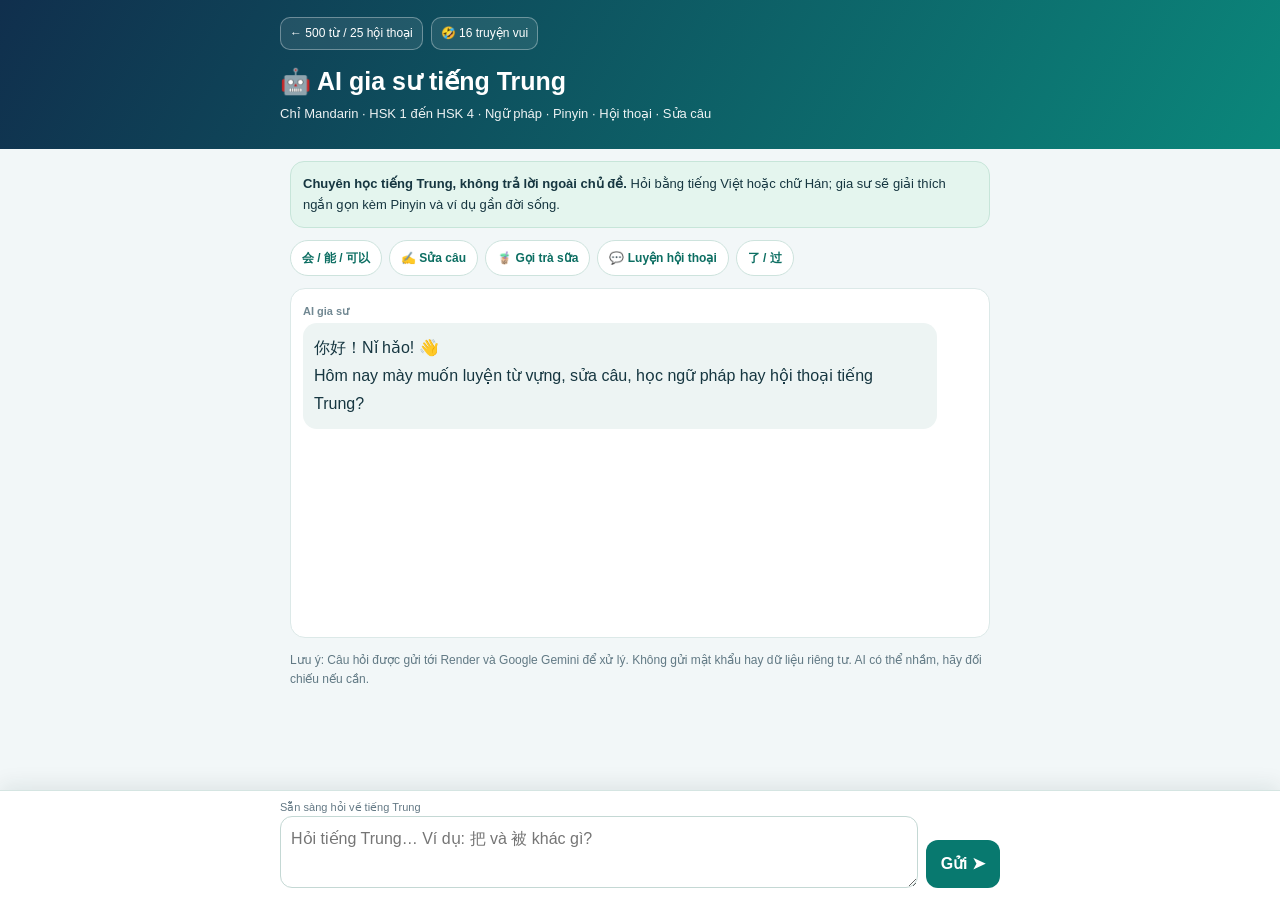
==== ai.html @ b8840fe8 "Add Mandarin-only Gemini AI tutor chat page optimized for iPhone" ====
<!doctype html><html lang="vi"><head><meta charset="utf-8"><meta name="viewport" content="width=device-width,initial-scale=1,viewport-fit=cover"><meta name="theme-color" content="#08796f"><title>AI gia sư tiếng Trung | HSK 1–4</title>
<style>
:root{--bg:#f2f7f8;--ink:#163640;--brand:#08796f;--muted:#617984;--line:#dce9e8}
*{box-sizing:border-box}body{margin:0;color:var(--ink);font:16px/1.55 -apple-system,BlinkMacSystemFont,"Segoe UI",Arial,sans-serif;background:var(--bg)}button,textarea{font:inherit}button{cursor:pointer}a{color:inherit;text-decoration:none}
header{background:linear-gradient(120deg,#102f4d,#0b877b);color:#fff;padding:17px 14px 25px}header .wrap,main{max-width:720px;margin:auto}header h1{font-size:25px;margin:12px 0 4px}header p{font-size:13px;margin:0;opacity:.93}.nav{display:flex;gap:8px;flex-wrap:wrap}.nav a{font-size:12px;border:1px solid #ffffff55;border-radius:10px;padding:6px 9px;background:#ffffff16}
main{padding:12px 10px 130px}.intro{background:#e4f5ee;border:1px solid #c7e5d9;border-radius:14px;padding:12px;font-size:13px}.samples{display:flex;gap:7px;overflow-x:auto;padding:12px 0}.sample{white-space:nowrap;background:white;color:#0c6e62;font-size:12px;font-weight:750;padding:8px 11px;border:1px solid #cde3dd;border-radius:25px}.chat{min-height:350px;background:#fff;border:1px solid var(--line);border-radius:15px;padding:14px 12px}.msg{max-width:94%;margin-bottom:13px}.msg.user{margin-left:auto}.label{font-size:11px;color:#718892;font-weight:700;margin:0 0 3px}.msg.user .label{text-align:right}.bubble{background:#edf4f3;white-space:pre-wrap;overflow-wrap:anywhere;border-radius:14px;padding:11px;line-height:1.75}.msg.user .bubble{background:#d7f1e7}.acts{display:flex;gap:13px;margin:5px 1px}.acts button{border:0;background:none;color:#08796f;padding:2px;font-size:12px;font-weight:750}.small{font-size:12px;color:var(--muted);margin:13px 0}
.composer{position:fixed;bottom:0;left:0;right:0;background:#fff;border-top:1px solid #d5e5e2;padding:8px 10px max(12px,env(safe-area-inset-bottom));box-shadow:0 -5px 20px #082a2c16}.area{display:flex;max-width:720px;margin:auto;gap:8px;align-items:end}.area textarea{flex:1;width:100%;resize:vertical;min-height:48px;max-height:130px;border:1px solid #c4d8d4;border-radius:12px;padding:10px}.area button{background:var(--brand);border:0;color:white;border-radius:12px;height:48px;padding:0 15px;font-weight:750}.area button:disabled{opacity:.55}.state{max-width:720px;margin:auto;font-size:11px;color:#647985}
</style></head><body>
<header><div class="wrap"><div class="nav"><a href="./index.html">← 500 từ / 25 hội thoại</a><a href="./stories.html">🤣 16 truyện vui</a></div><h1>🤖 AI gia sư tiếng Trung</h1><p>Chỉ Mandarin · HSK 1 đến HSK 4 · Ngữ pháp · Pinyin · Hội thoại · Sửa câu</p></div></header>
<main><div class="intro"><b>Chuyên học tiếng Trung, không trả lời ngoài chủ đề.</b> Hỏi bằng tiếng Việt hoặc chữ Hán; gia sư sẽ giải thích ngắn gọn kèm Pinyin và ví dụ gần đời sống.</div>
<div class="samples">
<button class="sample" data-prompt="Giải thích khác nhau giữa 会, 能 và 可以 kèm ví dụ đời thường.">会 / 能 / 可以</button>
<button class="sample" data-prompt="Tao viết câu 我昨天去学校了. Câu này có đúng không? Sửa và giải thích nhé.">✍️ Sửa câu</button>
<button class="sample" data-prompt="Dạy tao 5 câu gọi trà sữa ở Trung Quốc có Pinyin và nghĩa Việt.">🧋 Gọi trà sữa</button>
<button class="sample" data-prompt="Luyện hội thoại tiếng Trung chủ đề mua sắm: hỏi từng câu và sửa lỗi cho tao.">💬 Luyện hội thoại</button>
<button class="sample" data-prompt="Giải thích cách dùng 了 và 过 để dễ nhớ, có ví dụ.">了 / 过</button></div>
<div class="chat" id="chat" aria-live="polite"><div class="msg"><div class="label">AI gia sư</div><div class="bubble">你好！Nǐ hǎo! 👋
Hôm nay mày muốn luyện từ vựng, sửa câu, học ngữ pháp hay hội thoại tiếng Trung?</div></div></div>
<p class="small">Lưu ý: Câu hỏi được gửi tới Render và Google Gemini để xử lý. Không gửi mật khẩu hay dữ liệu riêng tư. AI có thể nhầm, hãy đối chiếu nếu cần.</p>
</main>
<div class="composer"><div class="state" id="state">Sẵn sàng hỏi về tiếng Trung</div><form class="area" id="form"><textarea id="question" rows="2" maxlength="800" placeholder="Hỏi tiếng Trung… Ví dụ: 把 và 被 khác gì?" aria-label="Hỏi về tiếng Trung" required></textarea><button id="send" type="submit">Gửi ➤</button></form></div>
<script>
(function(){'use strict';
const URL='https://hsk1-gemini-tutor-api.onrender.com/api/chat';
const box=document.getElementById('chat'),input=document.getElementById('question'),send=document.getElementById('send'),state=document.getElementById('state'),history=[];
let busy=false;
function speak(text){
 if(!('speechSynthesis' in window)){state.textContent='Trình duyệt chưa hỗ trợ đọc giọng tiếng Trung.';return;}
 const cn=(text.match(/[\u3400-\u9fff]+[，。？！、；：\s]*/g)||[]).join(' ').trim();
 if(!cn){state.textContent='Câu này chưa có chữ Hán để nghe.';return;}
 speechSynthesis.cancel();const u=new SpeechSynthesisUtterance(cn);u.lang='zh-CN';u.rate=.85;
 const voices=speechSynthesis.getVoices();u.voice=voices.find(v=>/^zh[-_]CN/i.test(v.lang))||voices.find(v=>/^zh/i.test(v.lang))||null;speechSynthesis.speak(u);
}
function append(role,text){
 const msg=document.createElement('div');msg.className='msg '+role;
 const label=document.createElement('div');label.className='label';label.textContent=role==='user'?'Mày':'AI gia sư';
 const bubble=document.createElement('div');bubble.className='bubble';bubble.textContent=text;msg.append(label,bubble);
 if(role!=='user'){const acts=document.createElement('div');acts.className='acts';const listen=document.createElement('button');listen.textContent='🔊 Nghe chữ Hán';listen.type='button';listen.onclick=()=>speak(text);const copy=document.createElement('button');copy.textContent='📋 Sao chép';copy.type='button';copy.onclick=()=>navigator.clipboard?.writeText(text).catch(()=>{});acts.append(listen,copy);msg.append(acts);}
 box.appendChild(msg);msg.scrollIntoView({behavior:'smooth',block:'nearest'});
}
async function ask(q){
 if(busy||!q.trim())return;busy=true;send.disabled=true;send.textContent='Đang hỏi…';state.textContent='Gemini đang suy nghĩ…';
 const text=q.trim();append('user',text);input.value='';
 try{const controller=new AbortController(),timeout=setTimeout(()=>controller.abort(),42000);let r;
 try{r=await fetch(URL,{method:'POST',headers:{'Content-Type':'application/json'},body:JSON.stringify({message:text,history:history.slice(-6)}),signal:controller.signal});}finally{clearTimeout(timeout);}
 const data=await r.json().catch(()=>({}));if(!r.ok)throw new Error(data.error||'AI chưa kết nối được');
 const answer=String(data.answer||'').trim();if(!answer)throw new Error('AI chưa trả lời');
 append('model',answer);history.push({role:'user',text},{role:'model',text:answer});if(history.length>12)history.splice(0,history.length-12);state.textContent='Sẵn sàng hỏi tiếp tiếng Trung';
 }catch(e){append('model','⚠️ '+(e.name==='AbortError'?'Máy chủ quá chậm, thử lại.':e.message));state.textContent='Có lỗi kết nối';}
 finally{busy=false;send.disabled=false;send.textContent='Gửi ➤';}
}
document.getElementById('form').addEventListener('submit',e=>{e.preventDefault();ask(input.value);});
document.querySelectorAll('[data-prompt]').forEach(b=>b.onclick=()=>{input.value=b.dataset.prompt;input.focus();});
})();
</script></body></html>
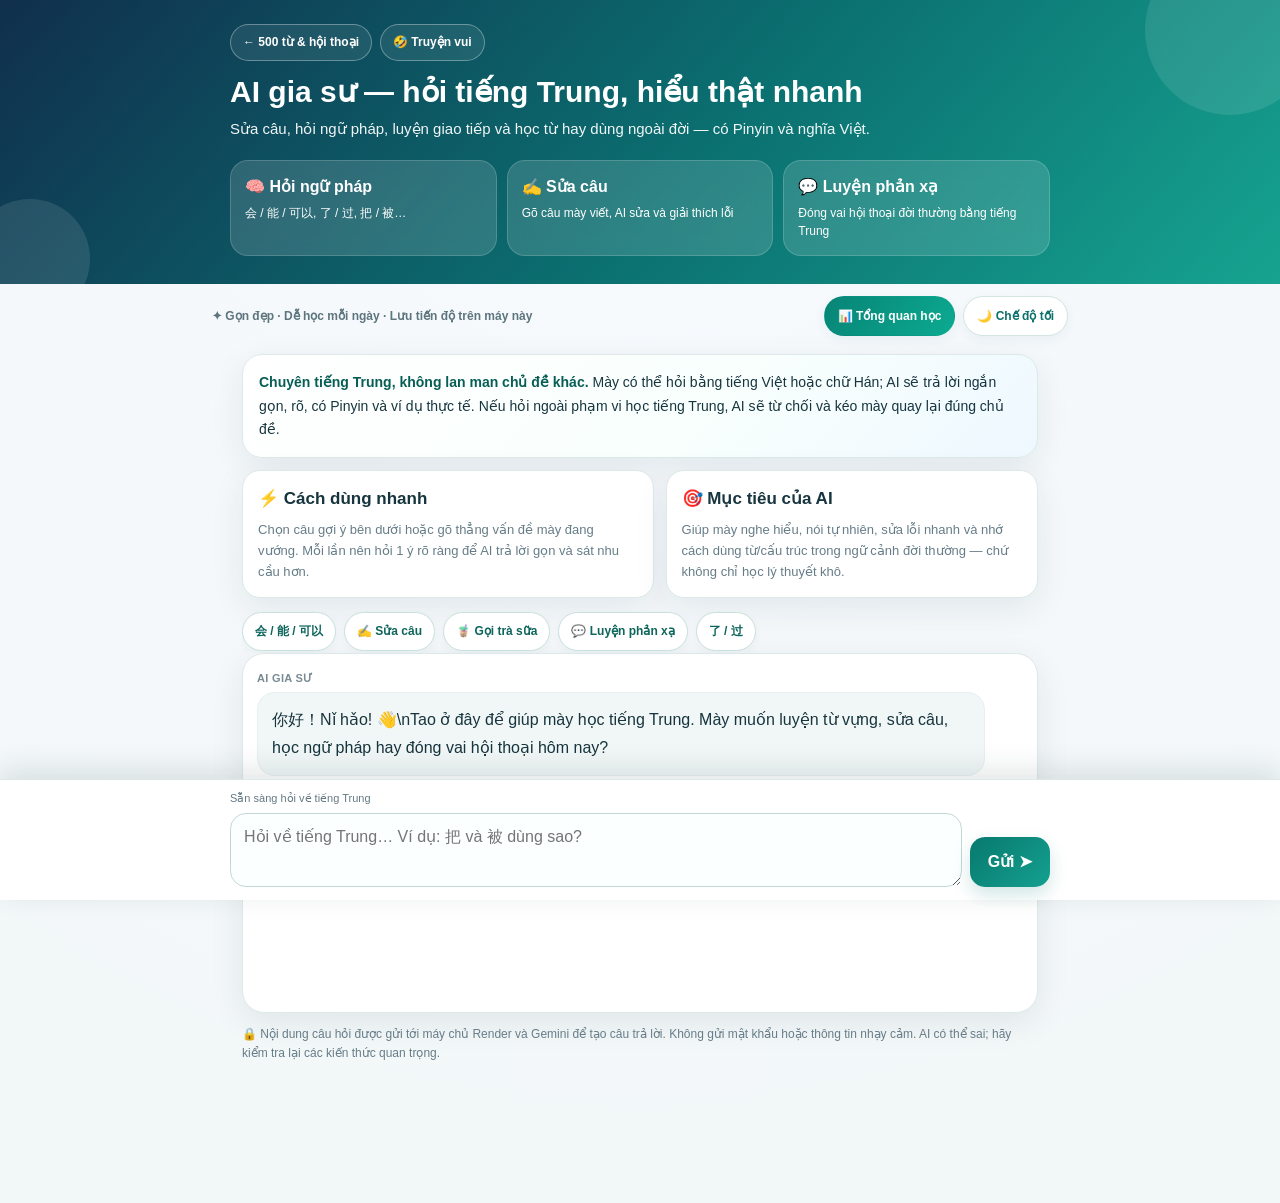
==== commit f59a92c5: "Redesign HSK ai.html with premium mobile UI and saved progress" ====
--- a/ai.html
+++ b/ai.html
@@ -1,55 +1,22 @@
-<!doctype html><html lang="vi"><head><meta charset="utf-8"><meta name="viewport" content="width=device-width,initial-scale=1,viewport-fit=cover"><meta name="theme-color" content="#08796f"><title>AI gia sư tiếng Trung | HSK 1–4</title>
+<!doctype html>
+<html lang="vi"><head><meta charset="utf-8"><meta name="viewport" content="width=device-width,initial-scale=1,viewport-fit=cover"><meta name="theme-color" content="#08796f"><meta name="referrer" content="no-referrer">
+<title>AI gia sư tiếng Trung | HSK 1</title><meta name="description" content="Trợ lý AI chuyên tiếng Trung: luyện ngữ pháp, từ vựng, hội thoại và sửa câu kèm Pinyin, nghĩa Việt.">
 <style>
-:root{--bg:#f2f7f8;--ink:#163640;--brand:#08796f;--muted:#617984;--line:#dce9e8}
-*{box-sizing:border-box}body{margin:0;color:var(--ink);font:16px/1.55 -apple-system,BlinkMacSystemFont,"Segoe UI",Arial,sans-serif;background:var(--bg)}button,textarea{font:inherit}button{cursor:pointer}a{color:inherit;text-decoration:none}
-header{background:linear-gradient(120deg,#102f4d,#0b877b);color:#fff;padding:17px 14px 25px}header .wrap,main{max-width:720px;margin:auto}header h1{font-size:25px;margin:12px 0 4px}header p{font-size:13px;margin:0;opacity:.93}.nav{display:flex;gap:8px;flex-wrap:wrap}.nav a{font-size:12px;border:1px solid #ffffff55;border-radius:10px;padding:6px 9px;background:#ffffff16}
-main{padding:12px 10px 130px}.intro{background:#e4f5ee;border:1px solid #c7e5d9;border-radius:14px;padding:12px;font-size:13px}.samples{display:flex;gap:7px;overflow-x:auto;padding:12px 0}.sample{white-space:nowrap;background:white;color:#0c6e62;font-size:12px;font-weight:750;padding:8px 11px;border:1px solid #cde3dd;border-radius:25px}.chat{min-height:350px;background:#fff;border:1px solid var(--line);border-radius:15px;padding:14px 12px}.msg{max-width:94%;margin-bottom:13px}.msg.user{margin-left:auto}.label{font-size:11px;color:#718892;font-weight:700;margin:0 0 3px}.msg.user .label{text-align:right}.bubble{background:#edf4f3;white-space:pre-wrap;overflow-wrap:anywhere;border-radius:14px;padding:11px;line-height:1.75}.msg.user .bubble{background:#d7f1e7}.acts{display:flex;gap:13px;margin:5px 1px}.acts button{border:0;background:none;color:#08796f;padding:2px;font-size:12px;font-weight:750}.small{font-size:12px;color:var(--muted);margin:13px 0}
-.composer{position:fixed;bottom:0;left:0;right:0;background:#fff;border-top:1px solid #d5e5e2;padding:8px 10px max(12px,env(safe-area-inset-bottom));box-shadow:0 -5px 20px #082a2c16}.area{display:flex;max-width:720px;margin:auto;gap:8px;align-items:end}.area textarea{flex:1;width:100%;resize:vertical;min-height:48px;max-height:130px;border:1px solid #c4d8d4;border-radius:12px;padding:10px}.area button{background:var(--brand);border:0;color:white;border-radius:12px;height:48px;padding:0 15px;font-weight:750}.area button:disabled{opacity:.55}.state{max-width:720px;margin:auto;font-size:11px;color:#647985}
-</style></head><body>
-<header><div class="wrap"><div class="nav"><a href="./index.html">← 500 từ / 25 hội thoại</a><a href="./stories.html">🤣 16 truyện vui</a></div><h1>🤖 AI gia sư tiếng Trung</h1><p>Chỉ Mandarin · HSK 1 đến HSK 4 · Ngữ pháp · Pinyin · Hội thoại · Sửa câu</p></div></header>
-<main><div class="intro"><b>Chuyên học tiếng Trung, không trả lời ngoài chủ đề.</b> Hỏi bằng tiếng Việt hoặc chữ Hán; gia sư sẽ giải thích ngắn gọn kèm Pinyin và ví dụ gần đời sống.</div>
-<div class="samples">
-<button class="sample" data-prompt="Giải thích khác nhau giữa 会, 能 và 可以 kèm ví dụ đời thường.">会 / 能 / 可以</button>
-<button class="sample" data-prompt="Tao viết câu 我昨天去学校了. Câu này có đúng không? Sửa và giải thích nhé.">✍️ Sửa câu</button>
-<button class="sample" data-prompt="Dạy tao 5 câu gọi trà sữa ở Trung Quốc có Pinyin và nghĩa Việt.">🧋 Gọi trà sữa</button>
-<button class="sample" data-prompt="Luyện hội thoại tiếng Trung chủ đề mua sắm: hỏi từng câu và sửa lỗi cho tao.">💬 Luyện hội thoại</button>
-<button class="sample" data-prompt="Giải thích cách dùng 了 và 过 để dễ nhớ, có ví dụ.">了 / 过</button></div>
-<div class="chat" id="chat" aria-live="polite"><div class="msg"><div class="label">AI gia sư</div><div class="bubble">你好！Nǐ hǎo! 👋
-Hôm nay mày muốn luyện từ vựng, sửa câu, học ngữ pháp hay hội thoại tiếng Trung?</div></div></div>
-<p class="small">Lưu ý: Câu hỏi được gửi tới Render và Google Gemini để xử lý. Không gửi mật khẩu hay dữ liệu riêng tư. AI có thể nhầm, hãy đối chiếu nếu cần.</p>
-</main>
-<div class="composer"><div class="state" id="state">Sẵn sàng hỏi về tiếng Trung</div><form class="area" id="form"><textarea id="question" rows="2" maxlength="800" placeholder="Hỏi tiếng Trung… Ví dụ: 把 và 被 khác gì?" aria-label="Hỏi về tiếng Trung" required></textarea><button id="send" type="submit">Gửi ➤</button></form></div>
+:root{--ink:#17353e;--muted:#667d88;--green:#08796f;--green-2:#14a08f;--navy:#102f4d;--line:#dce9e8;--bg:#f4f8fb;--surface:#fff;--soft:#edf9f5;--soft-2:#eef7ff;--shadow:0 10px 34px rgba(12,42,53,.08)}*{box-sizing:border-box}html,body{margin:0;min-height:100%}body{font:16px/1.55 -apple-system,BlinkMacSystemFont,'Segoe UI',Arial,sans-serif;color:var(--ink);background:radial-gradient(circle at top,#f7fbff 0,#f4f8fb 48%,#f2f7f7 100%)}a{color:inherit;text-decoration:none}button,textarea{font:inherit}button{cursor:pointer}header{position:relative;overflow:hidden;background:linear-gradient(132deg,var(--navy) 0%,#0b6f70 54%,#16a390 100%);color:white;padding:24px 16px 28px}header:before,header:after{content:"";position:absolute;border-radius:999px;background:rgba(255,255,255,.1)}header:before{width:170px;height:170px;top:-55px;right:-35px}header:after{width:120px;height:120px;left:-30px;bottom:-35px}header .inside{position:relative;max-width:820px;margin:auto}.toplinks{display:flex;gap:8px;flex-wrap:wrap}.toplinks a{border:1px solid #ffffff55;background:#ffffff14;border-radius:999px;padding:8px 12px;font-size:12px;font-weight:800;backdrop-filter:blur(8px)}header h1{font-size:30px;margin:14px 0 8px;line-height:1.15}header p{margin:0;opacity:.94;font-size:15px;line-height:1.65;max-width:700px}.hero-tools{display:grid;grid-template-columns:repeat(3,minmax(0,1fr));gap:10px;margin-top:18px}.hero-tools .card{padding:14px;border-radius:18px;background:rgba(255,255,255,.14);border:1px solid rgba(255,255,255,.17);backdrop-filter:blur(10px)}.hero-tools b{display:block;font-size:16px}.hero-tools span{display:block;font-size:12px;margin-top:4px}.shell{max-width:820px;margin:0 auto;padding:18px 12px 128px}.intro{background:linear-gradient(135deg,#ffffff,#f8fffd 58%,#eef8ff 100%);border:1px solid var(--line);border-radius:20px;padding:16px;box-shadow:var(--shadow);margin-bottom:12px;font-size:14px;line-height:1.65}.intro b{color:#075e55}.panelgrid{display:grid;grid-template-columns:1.05fr .95fr;gap:12px;margin-bottom:12px}.mini{background:var(--surface);border:1px solid var(--line);border-radius:18px;padding:15px;box-shadow:var(--shadow)}.mini h2{font-size:17px;margin:0 0 8px}.mini p{margin:0;color:var(--muted);font-size:13px;line-height:1.6}.examples{display:flex;gap:8px;overflow-x:auto;padding:2px 0 2px;scrollbar-width:thin}.chip{white-space:nowrap;background:#fff;border:1px solid #c8e1dc;color:#0d655c;border-radius:999px;padding:9px 12px;font-size:12px;font-weight:800;box-shadow:0 3px 10px rgba(8,42,53,.04)}.messages{min-height:360px;background:#fff;border:1px solid var(--line);border-radius:22px;padding:16px 14px 20px;box-shadow:var(--shadow)}.msg{margin:0 0 16px;max-width:95%}.msg .who{color:#788a93;font-size:11px;font-weight:800;margin:0 0 5px;letter-spacing:.03em;text-transform:uppercase}.bubble{border-radius:18px;padding:13px 14px;background:#f1f6f6;overflow-wrap:anywhere;white-space:pre-wrap;line-height:1.74;border:1px solid rgba(220,231,234,.45)}.msg.user{margin-left:auto}.msg.user .who{text-align:right}.msg.user .bubble{background:#dff5eb;border-color:#c9eadc}.actions{display:flex;gap:10px;flex-wrap:wrap;margin:7px 0 0}.actions button{font-size:12px;background:none;color:#0a6a61;border:0;font-weight:800;padding:3px 1px}.note{font-size:12px;color:var(--muted);margin-top:12px;line-height:1.6}.compose{position:fixed;z-index:10;bottom:0;left:0;right:0;border-top:1px solid var(--line);background:rgba(255,255,255,.96);backdrop-filter:blur(16px);padding:10px max(12px,env(safe-area-inset-right)) max(13px,env(safe-area-inset-bottom));box-shadow:0 -8px 28px rgba(18,52,52,.12)}.compose .area{display:flex;align-items:end;gap:8px;max-width:820px;margin:auto}.compose textarea{flex:1;min-height:52px;max-height:132px;border:1px solid #c2d8d4;border-radius:16px;padding:11px 13px;resize:vertical;outline-offset:2px;background:#fbffff}.send{height:50px;padding:0 18px;color:white;background:linear-gradient(135deg,var(--green),var(--green-2));border:0;border-radius:15px;font-weight:800;box-shadow:0 8px 18px rgba(8,121,111,.18)}.send:disabled{opacity:.6;cursor:wait}.status{font-size:11px;max-width:820px;margin:auto;padding:0 0 6px;color:#647985}.error{color:#ab4a36!important}.spinner{display:inline-block;animation:pulse 1s infinite alternate}@keyframes pulse{to{opacity:.45}}@media(max-width:760px){header h1{font-size:26px}.hero-tools,.panelgrid{grid-template-columns:1fr}}</style><link rel="stylesheet" href="./premium.css"></head>
+<body><header><div class="inside"><div class="toplinks"><a href="./index.html">← 500 từ & hội thoại</a><a href="./stories.html">🤣 Truyện vui</a></div><h1>AI gia sư — hỏi tiếng Trung, hiểu thật nhanh</h1><p>Sửa câu, hỏi ngữ pháp, luyện giao tiếp và học từ hay dùng ngoài đời — có Pinyin và nghĩa Việt.</p><div class="hero-tools"><div class="card"><b>🧠 Hỏi ngữ pháp</b><span>会 / 能 / 可以, 了 / 过, 把 / 被…</span></div><div class="card"><b>✍️ Sửa câu</b><span>Gõ câu mày viết, AI sửa và giải thích lỗi</span></div><div class="card"><b>💬 Luyện phản xạ</b><span>Đóng vai hội thoại đời thường bằng tiếng Trung</span></div></div></div></header><div class="premium-tools" role="navigation" aria-label="Công cụ học tập"><span class="premium-intro">✦ Gọn đẹp · Dễ học mỗi ngày · Lưu tiến độ trên máy này</span><div class="premium-actions"><a class="premium-pill premium-pill-primary" href="./dashboard.html">📊 Tổng quan học</a><button class="premium-pill" type="button" data-theme-toggle aria-pressed="false">🌙 Chế độ tối</button></div></div><main class="shell"><div class="intro"><b>Chuyên tiếng Trung, không lan man chủ đề khác.</b> Mày có thể hỏi bằng tiếng Việt hoặc chữ Hán; AI sẽ trả lời ngắn gọn, rõ, có Pinyin và ví dụ thực tế. Nếu hỏi ngoài phạm vi học tiếng Trung, AI sẽ từ chối và kéo mày quay lại đúng chủ đề.</div><div class="panelgrid"><section class="mini"><h2>⚡ Cách dùng nhanh</h2><p>Chọn câu gợi ý bên dưới hoặc gõ thẳng vấn đề mày đang vướng. Mỗi lần nên hỏi 1 ý rõ ràng để AI trả lời gọn và sát nhu cầu hơn.</p></section><section class="mini"><h2>🎯 Mục tiêu của AI</h2><p>Giúp mày nghe hiểu, nói tự nhiên, sửa lỗi nhanh và nhớ cách dùng từ/cấu trúc trong ngữ cảnh đời thường — chứ không chỉ học lý thuyết khô.</p></section></div><div class="examples" aria-label="Câu hỏi gợi ý"><button class="chip" data-example="Giải thích khác nhau giữa 会, 能 và 可以, cho ví dụ đời thường nhé.">会 / 能 / 可以</button><button class="chip" data-example="Tao viết: 我昨天去学校了. Câu này đúng chưa? Giải thích ngữ pháp và Pinyin.">✍️ Sửa câu</button><button class="chip" data-example="Dạy tao 5 câu gọi trà sữa ở Trung Quốc, có Pinyin và nghĩa Việt.">🧋 Gọi trà sữa</button><button class="chip" data-example="Luyện hội thoại tiếng Trung khi đi ăn: mày hỏi từng câu, tao trả lời, rồi sửa lỗi.">💬 Luyện phản xạ</button><button class="chip" data-example="Giải thích thật dễ nhớ cách phân biệt 了 và 过 nhé.">了 / 过</button></div>
+<div class="messages" id="messages" aria-live="polite"><div class="msg"><div class="who">AI gia sư</div><div class="bubble">你好！Nǐ hǎo! 👋\nTao ở đây để giúp mày học tiếng Trung. Mày muốn luyện từ vựng, sửa câu, học ngữ pháp hay đóng vai hội thoại hôm nay?</div></div></div><p class="note">🔒 Nội dung câu hỏi được gửi tới máy chủ Render và Gemini để tạo câu trả lời. Không gửi mật khẩu hoặc thông tin nhạy cảm. AI có thể sai; hãy kiểm tra lại các kiến thức quan trọng.</p></main>
+<div class="compose"><div class="status" id="status">Sẵn sàng hỏi về tiếng Trung</div><form class="area" id="form"><textarea id="question" rows="2" maxlength="800" placeholder="Hỏi về tiếng Trung… Ví dụ: 把 và 被 dùng sao?" aria-label="Câu hỏi về tiếng Trung" required></textarea><button class="send" id="send" type="submit">Gửi ➤</button></form></div>
 <script>
-(function(){'use strict';
-const URL='https://hsk1-gemini-tutor-api.onrender.com/api/chat';
-const box=document.getElementById('chat'),input=document.getElementById('question'),send=document.getElementById('send'),state=document.getElementById('state'),history=[];
-let busy=false;
-function speak(text){
- if(!('speechSynthesis' in window)){state.textContent='Trình duyệt chưa hỗ trợ đọc giọng tiếng Trung.';return;}
- const cn=(text.match(/[\u3400-\u9fff]+[，。？！、；：\s]*/g)||[]).join(' ').trim();
- if(!cn){state.textContent='Câu này chưa có chữ Hán để nghe.';return;}
- speechSynthesis.cancel();const u=new SpeechSynthesisUtterance(cn);u.lang='zh-CN';u.rate=.85;
- const voices=speechSynthesis.getVoices();u.voice=voices.find(v=>/^zh[-_]CN/i.test(v.lang))||voices.find(v=>/^zh/i.test(v.lang))||null;speechSynthesis.speak(u);
-}
-function append(role,text){
- const msg=document.createElement('div');msg.className='msg '+role;
- const label=document.createElement('div');label.className='label';label.textContent=role==='user'?'Mày':'AI gia sư';
- const bubble=document.createElement('div');bubble.className='bubble';bubble.textContent=text;msg.append(label,bubble);
- if(role!=='user'){const acts=document.createElement('div');acts.className='acts';const listen=document.createElement('button');listen.textContent='🔊 Nghe chữ Hán';listen.type='button';listen.onclick=()=>speak(text);const copy=document.createElement('button');copy.textContent='📋 Sao chép';copy.type='button';copy.onclick=()=>navigator.clipboard?.writeText(text).catch(()=>{});acts.append(listen,copy);msg.append(acts);}
- box.appendChild(msg);msg.scrollIntoView({behavior:'smooth',block:'nearest'});
-}
-async function ask(q){
- if(busy||!q.trim())return;busy=true;send.disabled=true;send.textContent='Đang hỏi…';state.textContent='Gemini đang suy nghĩ…';
- const text=q.trim();append('user',text);input.value='';
- try{const controller=new AbortController(),timeout=setTimeout(()=>controller.abort(),42000);let r;
- try{r=await fetch(URL,{method:'POST',headers:{'Content-Type':'application/json'},body:JSON.stringify({message:text,history:history.slice(-6)}),signal:controller.signal});}finally{clearTimeout(timeout);}
- const data=await r.json().catch(()=>({}));if(!r.ok)throw new Error(data.error||'AI chưa kết nối được');
- const answer=String(data.answer||'').trim();if(!answer)throw new Error('AI chưa trả lời');
- append('model',answer);history.push({role:'user',text},{role:'model',text:answer});if(history.length>12)history.splice(0,history.length-12);state.textContent='Sẵn sàng hỏi tiếp tiếng Trung';
- }catch(e){append('model','⚠️ '+(e.name==='AbortError'?'Máy chủ quá chậm, thử lại.':e.message));state.textContent='Có lỗi kết nối';}
- finally{busy=false;send.disabled=false;send.textContent='Gửi ➤';}
-}
-document.getElementById('form').addEventListener('submit',e=>{e.preventDefault();ask(input.value);});
-document.querySelectorAll('[data-prompt]').forEach(b=>b.onclick=()=>{input.value=b.dataset.prompt;input.focus();});
+(function(){
+'use strict';
+const API_URL='https://hsk1-gemini-tutor-api.onrender.com/api/chat';
+const box=document.getElementById('messages'), input=document.getElementById('question'),form=document.getElementById('form'),send=document.getElementById('send'),status=document.getElementById('status');
+const history=[];let pending=false;
+function append(role,txt){const el=document.createElement('div');el.className='msg '+role;const label=document.createElement('div');label.className='who';label.textContent=role==='user'?'Mày':'AI gia sư';const bubble=document.createElement('div');bubble.className='bubble';bubble.textContent=txt;el.append(label,bubble);if(role!=='user'){const act=document.createElement('div');act.className='actions';const b=document.createElement('button');b.type='button';b.textContent='🔊 Nghe câu tiếng Trung';b.addEventListener('click',()=>speakChinese(txt));const c=document.createElement('button');c.type='button';c.textContent='📋 Sao chép';c.addEventListener('click',()=>{navigator.clipboard?.writeText(txt).catch(()=>{});});act.append(b,c);el.appendChild(act);}box.appendChild(el);el.scrollIntoView({behavior:'smooth',block:'nearest'});return el;}
+function speakChinese(s){if(!('speechSynthesis' in window)){status.textContent='Safari chưa hỗ trợ giọng đọc trên trang này.';return;}const cn=(s.match(/[\u3400-\u9fff]+[，。？！、；：\s]*/g)||[]).join(' ').trim();if(!cn){status.textContent='Chưa có câu tiếng Trung để nghe.';return;}speechSynthesis.cancel();const u=new SpeechSynthesisUtterance(cn);u.lang='zh-CN';u.rate=.88;const voices=speechSynthesis.getVoices();u.voice=voices.find(v=>/^zh[-_]CN/i.test(v.lang))||voices.find(v=>/^zh/i.test(v.lang))||null;speechSynthesis.speak(u);}
+function setBusy(b,t){pending=b;send.disabled=b;send.textContent=b?'Đang hỏi…':'Gửi ➤';status.classList.toggle('error',false);status.textContent=t||'';}
+async function ask(raw){const msg=raw.trim();if(!msg||pending)return;append('user',msg);input.value='';setBusy(true,'AI đang suy nghĩ…');try{const ctl=new AbortController();const timeout=setTimeout(()=>ctl.abort(),40000);let res;try{res=await fetch(API_URL,{method:'POST',headers:{'Content-Type':'application/json'},body:JSON.stringify({message:msg,history:history.slice(-6)}),signal:ctl.signal});}finally{clearTimeout(timeout)}const data=await res.json().catch(()=>({}));if(!res.ok)throw new Error(data.error||'Không kết nối được tới Gemini.');const answer=String(data.answer||'').trim();if(!answer)throw new Error('AI không trả lời.');append('model',answer);history.push({role:'user',text:msg},{role:'model',text:answer});if(history.length>12)history.splice(0,history.length-12);setBusy(false,'Xong! Hỏi tiếp về tiếng Trung nhé.');}catch(e){append('model','⚠️ '+(e.name==='AbortError'?'Máy chủ phản hồi chậm. Mày thử lại nhé.':e.message||'Có lỗi xảy ra.'));setBusy(false,'Chưa gửi được câu hỏi.');status.classList.add('error');}}
+form.addEventListener('submit',e=>{e.preventDefault();ask(input.value);});
+document.querySelectorAll('[data-example]').forEach(btn=>btn.addEventListener('click',()=>{input.value=btn.dataset.example;input.focus();}));
 })();
-</script></body></html>+</script><script src="./premium.js" defer></script></body></html>
--- a/premium.css
+++ b/premium.css
@@ -0,0 +1,82 @@
+/* Premium HSK mobile UI — additions only; original interaction logic intact */
+:root{color-scheme:light;--pm-bg:#f4f8fb;--pm-ink:#163640;--pm-soft:#e9f8f3;--pm-line:#d9e8e6;--pm-brand:#087f76;--pm-shadow:0 9px 30px rgba(19,55,70,.075)}
+html{scroll-padding-top:80px}
+button:focus-visible,a:focus-visible,input:focus-visible,textarea:focus-visible,select:focus-visible,summary:focus-visible{outline:3px solid #75d8b7;outline-offset:3px}
+.premium-tools{max-width:880px;margin:12px auto 0;padding:0 12px;display:flex;gap:8px;align-items:center;justify-content:space-between;flex-wrap:wrap}
+.premium-tools .premium-intro{display:flex;align-items:center;gap:8px;color:#5d757d;font-size:12px;font-weight:700}
+.premium-tools .premium-actions{display:flex;align-items:center;gap:8px;flex-wrap:wrap}
+.premium-pill{border:1px solid #d3e5e2;background:#fff;border-radius:999px;color:#0c716b;font-weight:800;font-size:12px;padding:10px 13px;display:inline-flex;align-items:center;gap:7px;text-decoration:none;min-height:40px;box-shadow:0 4px 12px rgba(19,55,70,.05);white-space:nowrap}
+.premium-pill-primary{background:linear-gradient(125deg,#078476,#0caa91);color:#fff;border-color:transparent}
+.premium-pill:hover{transform:translateY(-1px)}
+.premium-tabs{scrollbar-width:none}.premium-tabs::-webkit-scrollbar{display:none}
+.premium-tiny-actions{display:flex;align-items:center;flex-wrap:wrap;gap:8px;margin:0 0 12px}
+.premium-done,.premium-save-story{border:1px solid #cde4da;background:#f7fffa;color:#177569;border-radius:999px;padding:8px 12px;font-size:12px;font-weight:800;min-height:37px}
+.premium-done[aria-pressed="true"],.premium-save-story[aria-pressed="true"]{background:#d6f5e6;border-color:#7dcaa3;color:#075b45}
+.premium-save-word{flex-shrink:0;background:#fff;border:1px solid #d8e5e0;border-radius:50%;width:38px;height:38px;color:#9babb3;font-size:21px;line-height:1;font-weight:700;cursor:pointer;display:grid;place-items:center}
+.premium-save-word[aria-pressed="true"]{background:#fff8e6;color:#ef9d19;border-color:#f2d99d}
+.wordheader .premium-save-word{margin-left:6px}
+.premium-inline-progress{margin:4px 0 16px;border:1px solid #d9e8e6;background:linear-gradient(125deg,#fff,#f2faf7);padding:11px 14px;border-radius:14px;display:flex;align-items:center;gap:10px;font-size:12px;color:#48646c}
+.premium-inline-progress strong{font-size:13px;color:#0c746a}
+.premium-inline-progress a{margin-left:auto;color:#0b8075;font-weight:900;text-decoration:none}
+.premium-section-help{font-size:12px;color:#677d86;margin:-4px 4px 12px;line-height:1.6}
+/* denser iPhone surfaces — less scrolling, still comfortable taps */
+@media(max-width:720px){
+  header{padding-top:18px!important;padding-bottom:18px!important}
+  .hero h1,header h1,.hero>.inner h1{font-size:24px!important;line-height:1.22!important;margin:8px 0!important}
+  header p,.hero p{font-size:13px!important;line-height:1.5!important}
+  .hero-stats,.hero-tools{grid-template-columns:repeat(3,minmax(0,1fr))!important;gap:6px!important;margin-top:12px!important}
+  .hero-stats .statcard,.hero-stat,.hero-tools .card{padding:9px!important;border-radius:12px!important;min-width:0}
+  .hero-stats strong,.hero-stat b,.hero-tools b{font-size:13px!important;line-height:1.25!important}
+  .hero-stats span,.hero-stat span,.hero-tools span{font-size:10px!important;line-height:1.35!important}
+  .quickgrid{display:flex!important;overflow-x:auto;scroll-snap-type:x mandatory;scrollbar-width:none;gap:9px!important;padding-bottom:7px}
+  .quickgrid::-webkit-scrollbar{display:none}
+  .quickcard{min-width:79%;max-width:79%;scroll-snap-align:start;padding:12px!important}
+  .promos{gap:8px!important}.storypromo{padding:12px 14px!important}
+  .wrap,.shell,main.wrap{padding-left:11px!important;padding-right:11px!important}
+  .topnav{gap:6px!important;padding:8px!important}.topnav a{min-width:99px!important;padding:10px 8px!important;font-size:12px!important}
+  .premium-tools{margin-top:9px;gap:8px}.premium-tools .premium-intro{font-size:11px}.premium-actions{width:100%}.premium-pill{padding:9px 11px}
+  .modes{grid-template-columns:repeat(2,minmax(0,1fr))!important}.mode{padding:11px 6px!important;font-size:12px!important}
+  .settings{padding:13px!important}.panel{padding:13px!important}
+  .panelgrid{grid-template-columns:1fr 1fr!important;gap:8px!important}.panelgrid .mini{padding:11px!important}.mini h2{font-size:14px!important}.mini p{font-size:11px!important}
+  .zh,.cn{line-height:1.45!important}.all{flex-wrap:wrap}.all .listen{white-space:normal!important}
+  .story-title strong{font-size:15px!important}
+}
+@media(max-width:365px){.premium-tools .premium-intro{display:none}.hero-stats span,.hero-tools span{display:none}.modes{grid-template-columns:1fr!important}.premium-pill{font-size:11px}}
+/* Dashboard */
+.dashboard-main{font-family:-apple-system,BlinkMacSystemFont,"Segoe UI",Arial,sans-serif;max-width:1000px;margin:auto;padding:16px 13px 100px}
+.dashboard-head{border-radius:26px;background:linear-gradient(126deg,#102d4b 0%,#0b7175 62%,#15a58d 100%);color:#fff;padding:22px;position:relative;overflow:hidden}
+.dashboard-head:after{content:"学";position:absolute;right:16px;top:4px;font-size:135px;opacity:.075;font-weight:900;pointer-events:none}
+.dashboard-head h1{font-size:29px;margin:5px 0 6px;line-height:1.2}.dashboard-head p{font-size:14px;margin:0;line-height:1.55;max-width:650px;opacity:.93}
+.dashboard-eyebrow{font-size:11px;letter-spacing:.09em;font-weight:900;opacity:.9;text-transform:uppercase}
+.dashboard-nav{display:flex;gap:8px;flex-wrap:wrap;margin:13px 0 17px}
+.dashboard-nav a{background:#fff;border:1px solid #dae8e5;color:#0b7169;padding:11px 13px;border-radius:13px;font-size:12px;font-weight:850;text-decoration:none;box-shadow:var(--pm-shadow)}
+.dashboard-grid{display:grid;grid-template-columns:repeat(4,minmax(0,1fr));gap:12px}
+.dashboard-stat{padding:15px;border:1px solid #d9e8e7;border-radius:19px;background:#fff;box-shadow:var(--pm-shadow)}
+.dashboard-stat .icon{font-size:23px}.dashboard-stat strong{font-size:30px;line-height:1.2;display:block;margin-top:8px;font-weight:900;color:#0c756e}
+.dashboard-stat span{font-size:12px;color:#647e85}.dashboard-card{background:#fff;border:1px solid #d9e8e7;border-radius:21px;padding:18px;box-shadow:var(--pm-shadow);margin:13px 0}
+.dashboard-card h2{font-size:19px;margin:0 0 10px}.dashboard-card p{font-size:13px;line-height:1.7;color:#5b747e;margin:4px 0 12px}
+.dashboard-progress{height:12px;border-radius:999px;background:#e7f2f0;overflow:hidden;margin:8px 0 10px}.dashboard-progress>i{display:block;height:100%;background:linear-gradient(90deg,#0f9c82,#5fd8b1);border-radius:999px;transition:width .2s}
+.dashboard-columns{display:grid;grid-template-columns:1fr 1fr;gap:12px}.dashboard-links{display:flex;flex-wrap:wrap;gap:8px}.dashboard-links a{font-size:12px;background:#f5fbf8;border:1px solid #d6ece2;color:#0b756b;padding:9px 11px;border-radius:13px;font-weight:800;text-decoration:none}
+.dashboard-muted{font-size:12px;color:#72838b}.dashboard-reset{border:1px solid #efdbd3;background:#fff5f2;color:#9f4b3b;border-radius:12px;padding:9px 12px;font-size:12px;font-weight:800}
+.dashboard-formhint{font-size:12px;color:#637b83;line-height:1.65}
+.dashboard-footer{text-align:center;color:#73878c;font-size:11px;padding:14px 0}
+/* Dark mode applied everywhere without altering the original scripts */
+html[data-theme="dark"]{color-scheme:dark}
+html[data-theme="dark"] body{background:#081923!important;color:#e8f3f3!important}
+html[data-theme="dark"] :is(.settings,.quickcard,.storypromo,details,.own,.panel,.story,.messages,.mini,.intro,.dashboard-card,.dashboard-stat,.dashboard-nav a,.premium-pill:not(.premium-pill-primary),.status,.bottom,.compose,.summary-card){background:#122a35!important;color:#edf6f5!important;border-color:#264651!important;box-shadow:0 7px 25px rgba(0,0,0,.14)}
+html[data-theme="dark"] :is(.topnav,.premium-inline-progress){background:#0c222b!important;border-color:#264651!important;color:#d5e9e7!important}
+html[data-theme="dark"] :is(.story-title .subtitle,.quickcard p,.hero-stat span,.meaning,.py,.vi,.pinyin,.note,.help,.speed,.dashboard-card p,.dashboard-muted,.dashboard-stat span,.premium-intro,.premium-section-help){color:#a7c1c6!important}
+html[data-theme="dark"] :is(.phrase,.sentence,.all,.chip,.mode,.bubble,.quick,.phrases .phrase,.tip,.answer,.done,.shortcuts a,.dashboard-links a,.premium-done,.premium-save-story){background:#193641!important;color:#e5f2f0!important;border-color:#31535d!important}
+html[data-theme="dark"] :is(.mode.active,.done[aria-pressed="true"],.premium-done[aria-pressed="true"],.premium-save-story[aria-pressed="true"]){background:#144d43!important;color:#cff9ec!important}
+html[data-theme="dark"] :is(input,select,textarea,.filters input,.filters select,.settingsrow select,.compose textarea){background:#0c2631!important;color:#f1f8f8!important;border-color:#355663!important}
+html[data-theme="dark"] :is(.dashboard-head,header,.hero){color:#fff!important}
+html[data-theme="dark"] :is(summary,details[open]>summary,.story>details[open]>summary){background:#14343d!important;color:#ecfaf7!important;border-color:#33545c!important}
+html[data-theme="dark"] :is(.topnav a,.premium-pill,.backhome,.storypromo a,.shortcuts a,.dashboard-nav a){color:#8de0ce!important}
+html[data-theme="dark"] .premium-save-word{background:#203d44;color:#9eb5bd;border-color:#35545e}
+html[data-theme="dark"] .premium-save-word[aria-pressed="true"]{color:#ffd274;background:#5c4320;border-color:#896527}
+html[data-theme="dark"] .notice{background:#3c3325!important;color:#ffe7b9!important;border-color:#665033!important}
+html[data-theme="dark"] .msg.user .bubble{background:#195048!important;color:#e8f5f3!important}
+html[data-theme="dark"] .msg .bubble{background:#1e3943;color:#e8f5f3}
+html[data-theme="dark"] .dashboard-progress{background:#224149}
+html[data-theme="dark"] .dashboard-reset{background:#4a2d2d;color:#ffb8a5;border-color:#694444}
+@media(prefers-reduced-motion:reduce){*,*:before,*:after{scroll-behavior:auto!important;animation:none!important;transition:none!important}}
